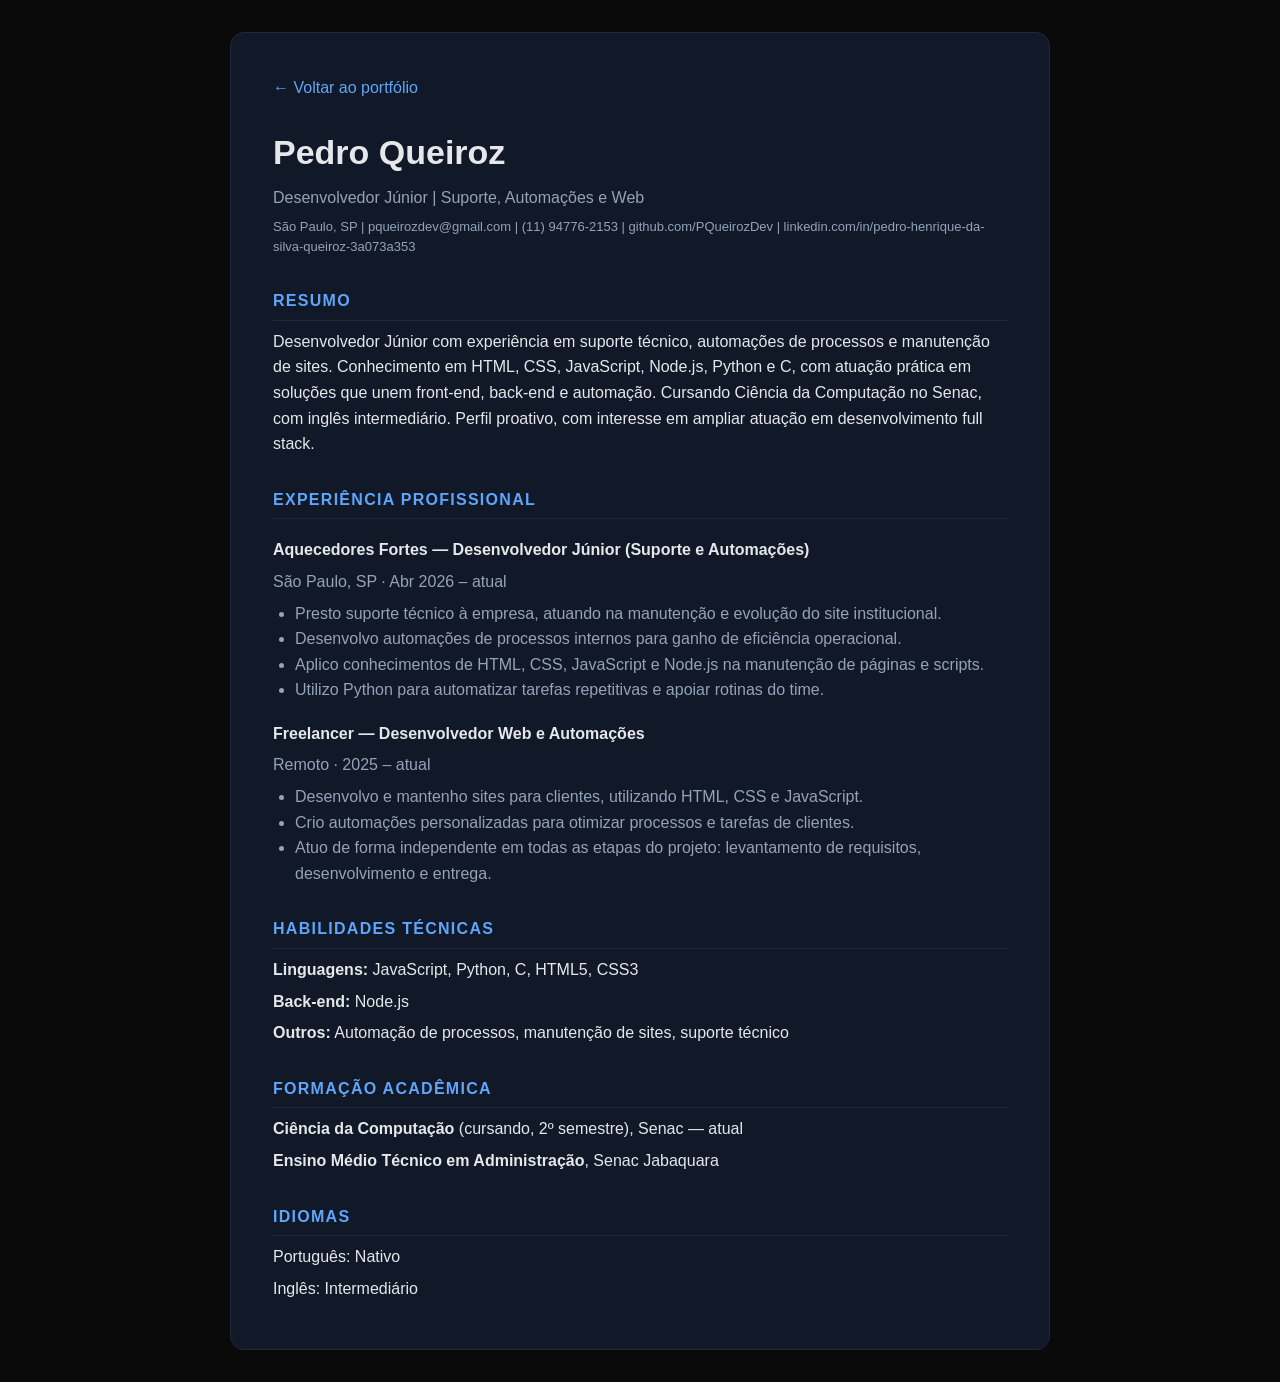
==== cv.html @ fbdeea5f "traducao" ====
<!DOCTYPE html>
<html lang="pt-BR">
<head>
  <meta charset="UTF-8" />
  <meta name="viewport" content="width=device-width, initial-scale=1.0" />
  <title>CV | Pedro Queiroz</title>
  <style>
    :root { --bg: #0a0a0a; --card: #111827; --border: #1f2937; --text: #e5e7eb; --muted: #94a3b8; --accent: #60a5fa; }
    * { box-sizing: border-box; }
    body { margin: 0; padding: 32px 18px; background: var(--bg); color: var(--text); font-family: Arial, sans-serif; line-height: 1.6; }
    main { max-width: 820px; margin: 0 auto; padding: 42px; border: 1px solid var(--border); border-radius: 14px; background: var(--card); }
    h1 { margin: 0; font-size: 34px; }
    h2 { margin: 30px 0 8px; padding-bottom: 6px; border-bottom: 1px solid var(--border); color: var(--accent); font-size: 16px; letter-spacing: .08em; text-transform: uppercase; }
    h3 { margin: 18px 0 2px; font-size: 16px; }
    p { margin: 6px 0; }
    .role, .contact, .date { color: var(--muted); }
    .contact { font-size: 13px; }
    ul { margin: 6px 0 0; padding-left: 22px; color: var(--muted); }
    .back { display: inline-block; margin-bottom: 24px; color: var(--accent); text-decoration: none; }
    @media (max-width: 600px) { main { padding: 24px 20px; } }
  </style>
</head>
<body>
  <main>
    <a class="back" href="index.html" data-pt="← Voltar ao portfólio" data-en="← Back to portfolio">← Voltar ao portfólio</a>
    <h1>Pedro Queiroz</h1>
    <p class="role" data-pt="Desenvolvedor Júnior | Suporte, Automações e Web" data-en="Junior Developer | Support, Automations and Web">Desenvolvedor Júnior | Suporte, Automações e Web</p>
    <p class="contact">São Paulo, SP | pqueirozdev@gmail.com | (11) 94776-2153 | github.com/PQueirozDev | linkedin.com/in/pedro-henrique-da-silva-queiroz-3a073a353</p>

    <h2 data-pt="Resumo" data-en="Summary">Resumo</h2>
    <p data-pt="Desenvolvedor Júnior com experiência em suporte técnico, automações de processos e manutenção de sites. Conhecimento em HTML, CSS, JavaScript, Node.js, Python e C, com atuação prática em soluções que unem front-end, back-end e automação. Cursando Ciência da Computação no Senac, com inglês intermediário. Perfil proativo, com interesse em ampliar atuação em desenvolvimento full stack." data-en="Junior Developer with experience in technical support, process automation, and website maintenance. Skilled in HTML, CSS, JavaScript, Node.js, Python, and C, with hands-on experience building solutions that combine front-end, back-end, and automation. Currently studying Computer Science at Senac, with intermediate English. Proactive profile focused on expanding into full-stack development.">Desenvolvedor Júnior com experiência em suporte técnico, automações de processos e manutenção de sites. Conhecimento em HTML, CSS, JavaScript, Node.js, Python e C, com atuação prática em soluções que unem front-end, back-end e automação. Cursando Ciência da Computação no Senac, com inglês intermediário. Perfil proativo, com interesse em ampliar atuação em desenvolvimento full stack.</p>

    <h2 data-pt="Experiência profissional" data-en="Professional experience">Experiência profissional</h2>
    <h3 data-pt="Aquecedores Fortes — Desenvolvedor Júnior (Suporte e Automações)" data-en="Aquecedores Fortes — Junior Developer (Support and Automations)">Aquecedores Fortes — Desenvolvedor Júnior (Suporte e Automações)</h3>
    <p class="date" data-pt="São Paulo, SP · Abr 2026 – atual" data-en="São Paulo, SP · Apr 2026 – present">São Paulo, SP · Abr 2026 – atual</p>
    <ul>
      <li data-pt="Presto suporte técnico à empresa, atuando na manutenção e evolução do site institucional." data-en="Provide technical support, maintaining and improving the company's website.">Presto suporte técnico à empresa, atuando na manutenção e evolução do site institucional.</li>
      <li data-pt="Desenvolvo automações de processos internos para ganho de eficiência operacional." data-en="Develop internal process automations to improve operational efficiency.">Desenvolvo automações de processos internos para ganho de eficiência operacional.</li>
      <li data-pt="Aplico conhecimentos de HTML, CSS, JavaScript e Node.js na manutenção de páginas e scripts." data-en="Apply HTML, CSS, JavaScript, and Node.js knowledge to maintain pages and scripts.">Aplico conhecimentos de HTML, CSS, JavaScript e Node.js na manutenção de páginas e scripts.</li>
      <li data-pt="Utilizo Python para automatizar tarefas repetitivas e apoiar rotinas do time." data-en="Use Python to automate repetitive tasks and support team routines.">Utilizo Python para automatizar tarefas repetitivas e apoiar rotinas do time.</li>
    </ul>
    <h3 data-pt="Freelancer — Desenvolvedor Web e Automações" data-en="Freelancer — Web and Automation Developer">Freelancer — Desenvolvedor Web e Automações</h3>
    <p class="date" data-pt="Remoto · 2025 – atual" data-en="Remote · 2025 – present">Remoto · 2025 – atual</p>
    <ul>
      <li data-pt="Desenvolvo e mantenho sites para clientes, utilizando HTML, CSS e JavaScript." data-en="Develop and maintain websites for clients using HTML, CSS, and JavaScript.">Desenvolvo e mantenho sites para clientes, utilizando HTML, CSS e JavaScript.</li>
      <li data-pt="Crio automações personalizadas para otimizar processos e tarefas de clientes." data-en="Create custom automations to optimize client processes and tasks.">Crio automações personalizadas para otimizar processos e tarefas de clientes.</li>
      <li data-pt="Atuo de forma independente em todas as etapas do projeto: levantamento de requisitos, desenvolvimento e entrega." data-en="Work independently across every project stage: requirements gathering, development, and delivery.">Atuo de forma independente em todas as etapas do projeto: levantamento de requisitos, desenvolvimento e entrega.</li>
    </ul>

    <h2 data-pt="Habilidades técnicas" data-en="Technical skills">Habilidades técnicas</h2>
    <p><strong data-pt="Linguagens:" data-en="Languages:">Linguagens:</strong> JavaScript, Python, C, HTML5, CSS3</p>
    <p><strong>Back-end:</strong> Node.js</p>
    <p><strong data-pt="Outros:" data-en="Other:">Outros:</strong> <span data-pt="Automação de processos, manutenção de sites, suporte técnico" data-en="Process automation, website maintenance, technical support">Automação de processos, manutenção de sites, suporte técnico</span></p>

    <h2 data-pt="Formação acadêmica" data-en="Education">Formação acadêmica</h2>
    <p><strong>Ciência da Computação</strong> <span data-pt="(cursando, 2º semestre), Senac — atual" data-en="(currently studying, 2nd semester), Senac — present">(cursando, 2º semestre), Senac — atual</span></p>
    <p><strong data-pt="Ensino Médio Técnico em Administração" data-en="Technical High School in Business Administration">Ensino Médio Técnico em Administração</strong>, Senac Jabaquara</p>

    <h2 data-pt="Idiomas" data-en="Languages">Idiomas</h2>
    <p data-pt="Português: Nativo" data-en="Portuguese: Native">Português: Nativo</p>
    <p data-pt="Inglês: Intermediário" data-en="English: Intermediate">Inglês: Intermediário</p>
  </main>
  <script>
    const language = localStorage.getItem("portfolio-language") || "pt";
    if (language === "en") {
      document.documentElement.lang = "en";
      document.querySelectorAll("[data-en]").forEach((element) => {
        element.textContent = element.dataset.en;
      });
    }
  </script>
</body>
</html>
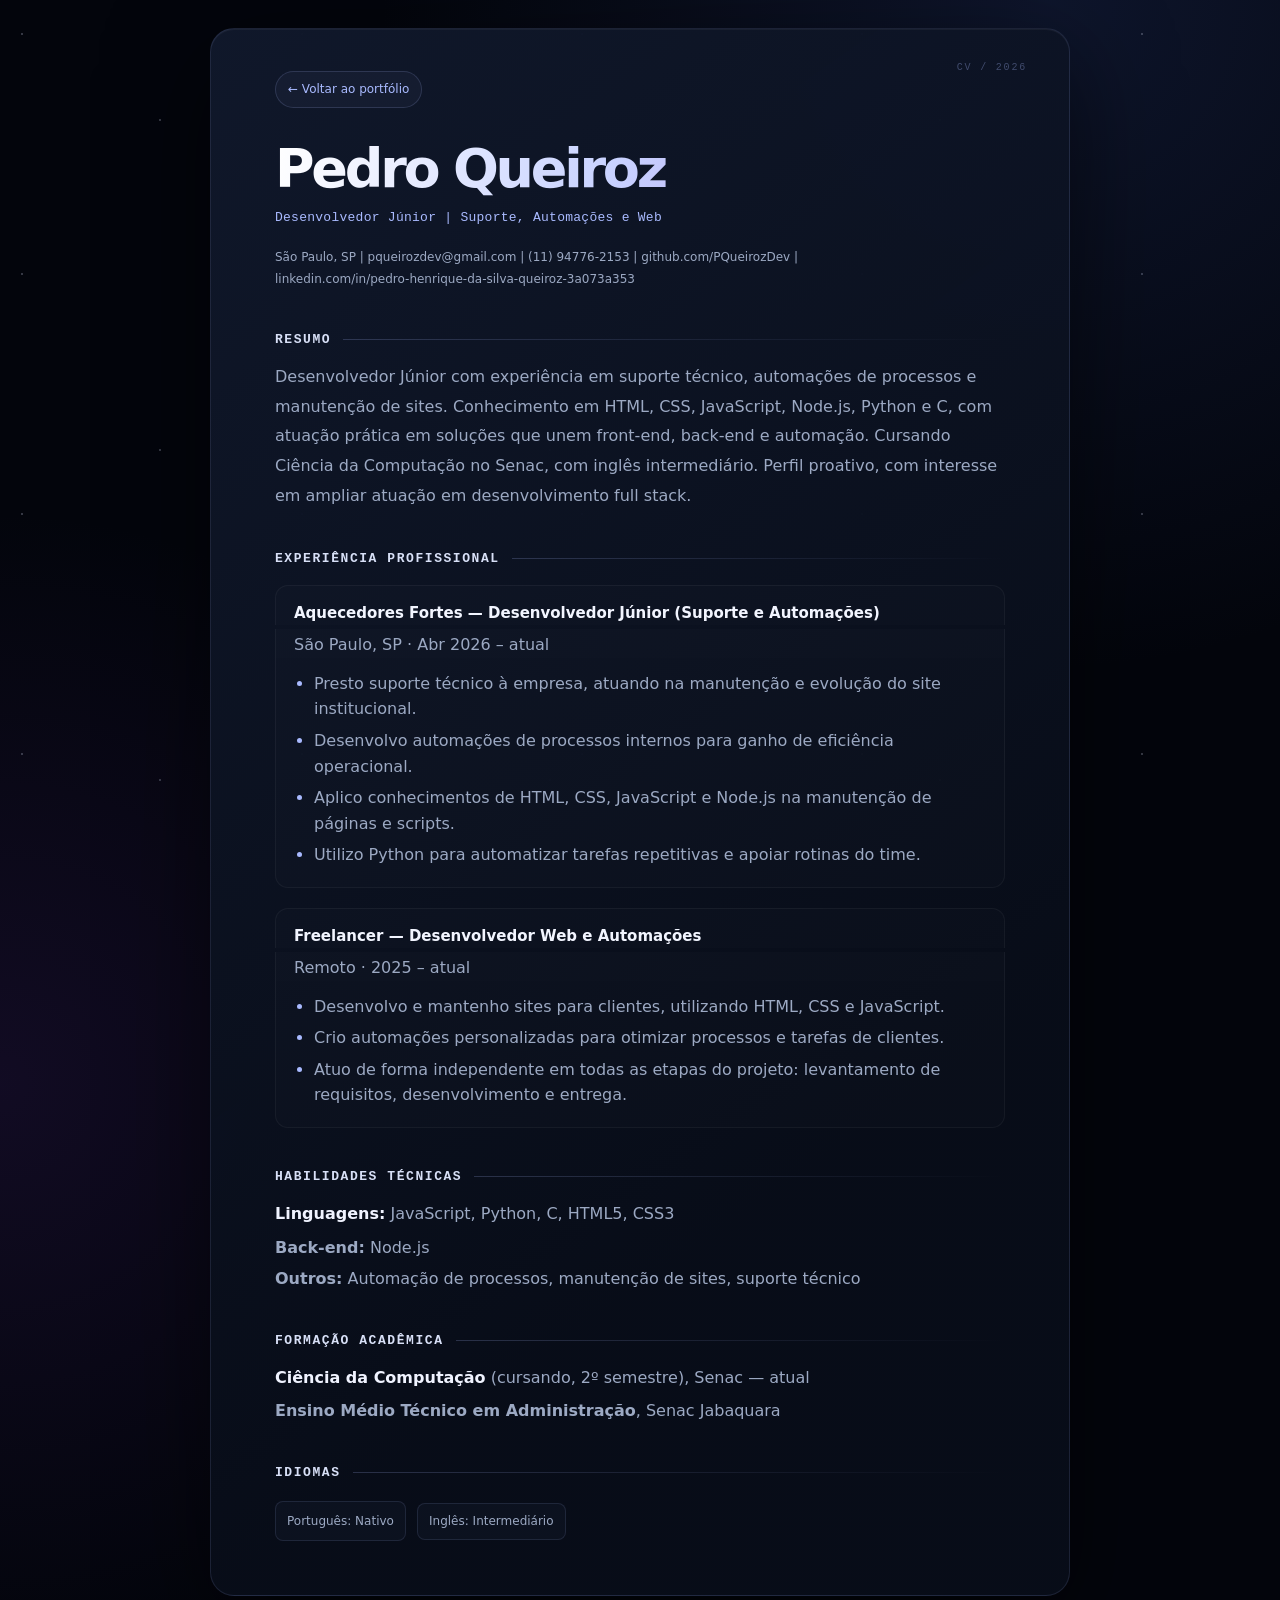
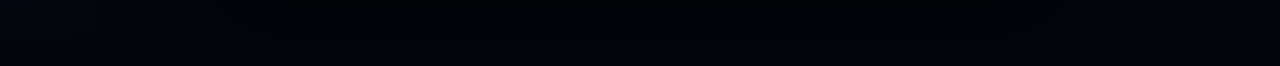
==== commit 23813a08: "refina visual do curriculo" ====
--- a/cv.html
+++ b/cv.html
@@ -18,6 +18,30 @@
     ul { margin: 6px 0 0; padding-left: 22px; color: var(--muted); }
     .back { display: inline-block; margin-bottom: 24px; color: var(--accent); text-decoration: none; }
     @media (max-width: 600px) { main { padding: 24px 20px; } }
+    /* visual system shared with the portfolio */
+    :root { --bg: #03050c; --card: #0b1020; --border: #202a42; --text: #edf1fb; --muted: #9ca9c3; --accent: #a9baff; --accent-2: #c7b7ff; }
+    body { min-height: 100vh; padding: 28px 18px 70px; background: radial-gradient(circle at 82% 0%, #24366c55, transparent 34%), radial-gradient(circle at 0% 65%, #3d1e6840, transparent 34%), var(--bg); font-family: Inter, ui-sans-serif, system-ui, -apple-system, sans-serif; }
+    body::before { content: ""; position: fixed; inset: 0; pointer-events: none; opacity: .23; background-image: radial-gradient(1px 1px at 22px 34px,#dbe3ff 98%,transparent), radial-gradient(1px 1px at 160px 120px,#dbe3ff 98%,transparent); background-size: 280px 240px, 390px 330px; }
+    main { position: relative; overflow: hidden; max-width: 860px; padding: 42px clamp(24px, 6vw, 64px) 54px; border: 1px solid #a9baff20; border-radius: 24px; background: linear-gradient(145deg,#10182bfa,#080d19f5 72%); box-shadow: 0 30px 100px #0008, inset 0 1px #ffffff0c; }
+    main::after { content: "CV / 2026"; position: absolute; top: 34px; right: 42px; color: #a9baff55; font: 10px/1 "JetBrains Mono", monospace; letter-spacing: .18em; }
+    .back { position: relative; z-index: 1; margin-bottom: 34px; padding: 8px 12px; border: 1px solid #a9baff2a; border-radius: 999px; color: var(--accent); background: #a9baff0a; font-size: 12px; transition: background .2s, transform .2s; }
+    .back:hover { background: #a9baff18; transform: translateX(-3px); }
+    h1 { max-width: 560px; font-size: clamp(34px, 7vw, 54px); line-height: 1; letter-spacing: -.06em; background: linear-gradient(105deg,#fff,#c8d2ff 60%,#b9a8f1); background-clip: text; -webkit-background-clip: text; color: transparent; }
+    .role { margin-top: 12px; color: var(--accent); font: 500 13px/1.5 "JetBrains Mono", monospace; letter-spacing: .02em; }
+    .contact { margin-top: 18px; max-width: 650px; color: var(--muted); font-size: 12px; line-height: 1.9; }
+    h2 { display: flex; align-items: center; gap: 12px; margin: 42px 0 16px; padding: 0; border: 0; color: #d8e0f7; font: 600 13px/1 "JetBrains Mono", monospace; letter-spacing: .12em; text-transform: uppercase; }
+    h2::after { content: ""; height: 1px; flex: 1; background: linear-gradient(90deg,#a9baff35,transparent); }
+    h3 { margin: 20px 0 4px; padding: 15px 18px 0; border: 1px solid #ffffff0c; border-bottom: 0; border-radius: 13px 13px 0 0; background: #ffffff03; color: #f2f5ff; font-size: 15px; }
+    h3 + .date, h3 + p { margin: 0; padding: 3px 18px 0; border-left: 1px solid #ffffff0c; border-right: 1px solid #ffffff0c; background: #ffffff03; }
+    ul { margin: 0; padding: 10px 18px 16px 38px; border: 1px solid #ffffff0c; border-top: 0; border-radius: 0 0 13px 13px; background: #ffffff03; color: var(--muted); }
+    li { padding: 3px 0; }
+    li::marker { color: var(--accent); }
+    main > p:not(.role):not(.contact) { color: var(--muted); }
+    main > h2 + p { line-height: 1.85; }
+    main > h2 + p strong, main > h2 + p b { color: #f0f3ff; }
+    main > h2:nth-of-type(5) ~ p { display: inline-block; margin: 6px 6px 0 0; padding: 8px 11px; border: 1px solid #a9baff1f; border-radius: 8px; background: #a9baff08; color: var(--muted); font-size: 12px; }
+    @media (max-width: 600px) { main { padding: 28px 20px 38px; border-radius: 18px; } main::after { display: none; } h1 { font-size: 39px; } h2 { margin-top: 34px; } .contact { overflow-wrap: anywhere; } }
+    @media print { body { padding: 0; background: #fff; } main { max-width: none; border: 0; box-shadow: none; background: #fff; color: #111; } main::after, .back { display: none; } h1, .role, h2, h3, p, li { color: #111 !important; -webkit-text-fill-color: #111; } }
   </style>
 </head>
 <body>
